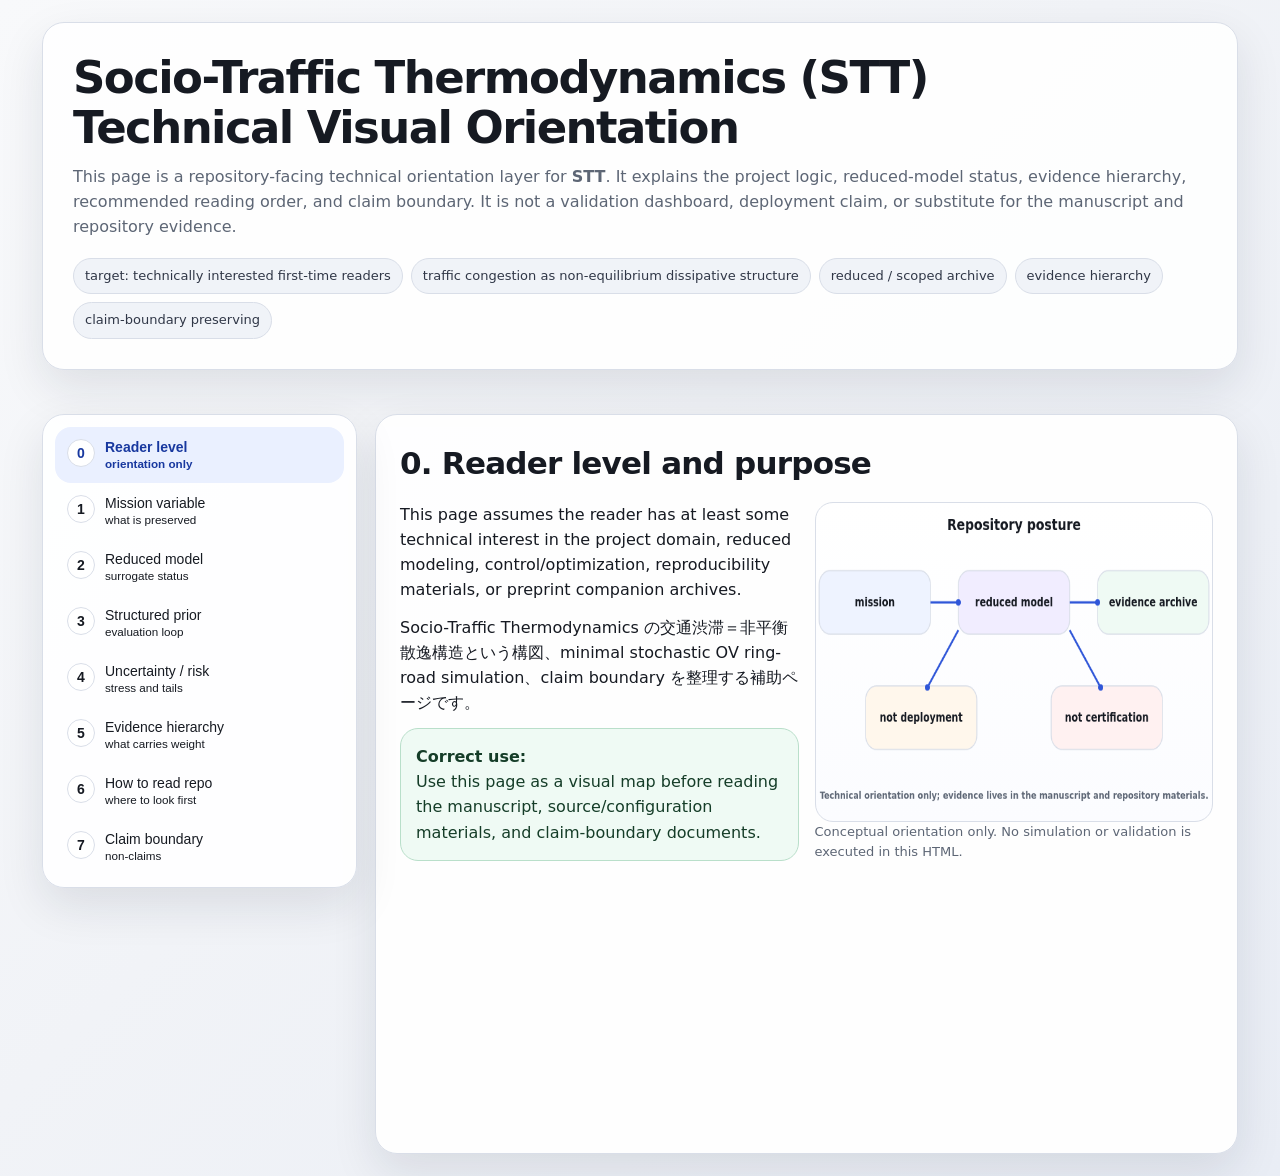
==== docs/technical_visual_orientation/index.html @ 0ab2b69f "Add files via upload" ====
<!doctype html>
<html lang="ja">
<head>
<meta charset="utf-8">
<meta name="viewport" content="width=device-width,initial-scale=1">
<title>Socio-Traffic Thermodynamics (STT) — Technical Visual Orientation</title>
<style>
:root{--bg:#f5f6f8;--panel:#fff;--ink:#161a22;--muted:#5d6675;--line:#d9dee8;--soft:#f0f3f8;--blue:#2f56d8;--violet:#7b45c8;--green:#1f7a4d;--orange:#a05a16;--red:#9b2f2f;--shadow:0 18px 46px rgba(20,30,50,.10);--radius:22px}
*{box-sizing:border-box}body{margin:0;background:linear-gradient(135deg,#f8f9fb 0,#f1f3f7 45%,#e9edf5 100%);color:var(--ink);font-family:system-ui,-apple-system,BlinkMacSystemFont,"Segoe UI",sans-serif;line-height:1.58}
header,main{max-width:1240px;margin:auto;padding:22px}.hero{background:rgba(255,255,255,.9);border:1px solid var(--line);border-radius:var(--radius);box-shadow:var(--shadow);padding:30px}
h1{font-size:clamp(27px,4vw,45px);line-height:1.12;margin:0 0 10px;letter-spacing:-.035em}h2{font-size:clamp(21px,3vw,31px);margin:0 0 14px;letter-spacing:-.025em}h3{font-size:18px;margin:18px 0 8px}
p{margin:0 0 12px}.muted{color:var(--muted)}code{background:#edf1f7;border:1px solid #dce2ec;border-radius:7px;padding:1px 6px}
.badges{display:flex;flex-wrap:wrap;gap:8px;margin-top:18px}.badge{background:var(--soft);border:1px solid var(--line);border-radius:999px;padding:7px 11px;font-size:13px;color:#303747}
.layout{display:grid;grid-template-columns:315px 1fr;gap:18px;align-items:start}nav{position:sticky;top:16px;background:rgba(255,255,255,.91);border:1px solid var(--line);border-radius:var(--radius);box-shadow:var(--shadow);padding:12px}
.navbtn{display:flex;gap:10px;align-items:flex-start;border:0;background:transparent;width:100%;text-align:left;padding:12px;border-radius:16px;cursor:pointer;color:var(--ink);font-size:14px}.navbtn:hover{background:#f0f3f8}.navbtn.active{background:#eaf0ff;color:#18389f;font-weight:800}
.navnum{min-width:28px;height:28px;border-radius:50%;display:inline-flex;justify-content:center;align-items:center;background:#fff;border:1px solid var(--line);font-weight:800}
.card{background:rgba(255,255,255,.94);border:1px solid var(--line);border-radius:var(--radius);box-shadow:var(--shadow);padding:24px;min-height:740px}.grid2{display:grid;grid-template-columns:1fr 1fr;gap:16px}.grid3{display:grid;grid-template-columns:repeat(3,1fr);gap:12px}
.note{background:#f7f9fc;border:1px solid var(--line);border-radius:18px;padding:15px}.note.green{background:#effaf4;border-color:#b9dfca;color:#153d28}.note.warn{background:#fff7ec;border-color:#edcfaa;color:#573508}.note.red{background:#fff1f1;border-color:#e8baba;color:#6b2222}
canvas{width:100%;min-height:320px;border:1px solid var(--line);border-radius:18px;background:linear-gradient(180deg,#fff,#fbfcff);display:block}.controls{display:flex;flex-wrap:wrap;gap:9px;margin:14px 0}
button.action{border:0;border-radius:14px;padding:10px 13px;cursor:pointer;font-weight:800;background:var(--blue);color:#fff;box-shadow:0 8px 18px rgba(47,86,216,.23)}button.secondary{border:1px solid var(--line);border-radius:14px;padding:10px 13px;cursor:pointer;font-weight:800;background:#eef2f7;color:#303747}
.kpi{background:#f7f9fc;border:1px solid var(--line);border-radius:16px;padding:14px}.kpi .label{font-size:12px;color:var(--muted)}.kpi .val{font-size:20px;font-weight:900}
table{width:100%;border-collapse:collapse;margin:10px 0 0;font-size:14px}th,td{border-bottom:1px solid var(--line);padding:10px;text-align:left;vertical-align:top}th{background:#f5f7fb;color:#303747}.hidden{display:none}.small{font-size:13px;color:var(--muted)}
.step{display:flex;gap:10px;align-items:flex-start;margin:9px 0;padding:12px;border:1px solid var(--line);border-radius:16px;background:#f8f9fc}.step .dot{min-width:16px;height:16px;border-radius:50%;background:#c7ceda;margin-top:4px}.step.active{border-color:#8ca1ff;background:#edf2ff}.step.active .dot{background:var(--blue)}
.footerlinks{display:flex;gap:12px;flex-wrap:wrap;margin-top:12px}a{color:#2349ca;text-decoration:none;font-weight:800}a:hover{text-decoration:underline}@media(max-width:920px){.layout,.grid2,.grid3{grid-template-columns:1fr}nav{position:relative;top:auto}}
</style>
</head>
<body>
<header>
<section class="hero">
<h1>Socio-Traffic Thermodynamics (STT)<br>Technical Visual Orientation</h1>
<p class="muted">
This page is a repository-facing technical orientation layer for <strong>STT</strong>.
It explains the project logic, reduced-model status, evidence hierarchy, recommended reading order, and claim boundary.
It is not a validation dashboard, deployment claim, or substitute for the manuscript and repository evidence.
</p>
<div class="badges">
<span class="badge">target: technically interested first-time readers</span>
<span class="badge">traffic congestion as non-equilibrium dissipative structure</span>
<span class="badge">reduced / scoped archive</span>
<span class="badge">evidence hierarchy</span>
<span class="badge">claim-boundary preserving</span>
</div>
</section>
</header>
<main>
<div class="layout">
<nav>
<button class="navbtn active" data-section="reader"><span class="navnum">0</span><span>Reader level<br><small>orientation only</small></span></button>
<button class="navbtn" data-section="mission"><span class="navnum">1</span><span>Mission variable<br><small>what is preserved</small></span></button>
<button class="navbtn" data-section="model"><span class="navnum">2</span><span>Reduced model<br><small>surrogate status</small></span></button>
<button class="navbtn" data-section="prior"><span class="navnum">3</span><span>Structured prior<br><small>evaluation loop</small></span></button>
<button class="navbtn" data-section="risk"><span class="navnum">4</span><span>Uncertainty / risk<br><small>stress and tails</small></span></button>
<button class="navbtn" data-section="evidence"><span class="navnum">5</span><span>Evidence hierarchy<br><small>what carries weight</small></span></button>
<button class="navbtn" data-section="repo"><span class="navnum">6</span><span>How to read repo<br><small>where to look first</small></span></button>
<button class="navbtn" data-section="boundary"><span class="navnum">7</span><span>Claim boundary<br><small>non-claims</small></span></button>
</nav>
<section class="card">

<div id="reader" class="section">
<h2>0. Reader level and purpose</h2>
<div class="grid2">
<div>
<p>
This page assumes the reader has at least some technical interest in the project domain, reduced modeling,
control/optimization, reproducibility materials, or preprint companion archives.
</p>
<p>Socio-Traffic Thermodynamics の交通渋滞＝非平衡散逸構造という構図、minimal stochastic OV ring-road simulation、claim boundary を整理する補助ページです。</p>
<div class="note green"><strong>Correct use:</strong><br>Use this page as a visual map before reading the manuscript, source/configuration materials, and claim-boundary documents.</div>
</div>
<div><canvas id="readerCanvas" width="640" height="400"></canvas><p class="small">Conceptual orientation only. No simulation or validation is executed in this HTML.</p></div>
</div>
</div>

<div id="mission" class="section hidden">
<h2>1. Mission variable</h2>
<p>Explain congestion as a non-equilibrium dissipative structure driven by socially attractive flow under finite capacity and bandwidth.</p>
<div class="grid2">
<div><canvas id="missionCanvas" width="640" height="430"></canvas></div>
<div>
<h3>Technical reading</h3>
<ul>
<li>The mission variable defines what must be preserved or achieved.</li>
<li>Constraint boundaries define where a candidate stops being feasible.</li>
<li>The project should be evaluated through the reported workflow, not through the visual page.</li>
</ul>
<div class="controls"><button class="action" onclick="drawMission()">show mission concept</button></div>
</div>
</div>
</div>

<div id="model" class="section hidden">
<h2>2. Reduced model / surrogate status</h2>
<p>A theoretical framework plus minimal stochastic ring-road OV simulation, not a traffic-management deployment model.</p>
<div class="grid2">
<div><canvas id="modelCanvas" width="640" height="430"></canvas></div>
<div>
<h3>Why this matters</h3>
<ul>
<li>A reduced surrogate can make a constrained problem inspectable.</li>
<li>Surrogate evidence must not be promoted into deployment or experimental validation.</li>
<li>Expert review and independent reproduction remain separate requirements.</li>
</ul>
</div>
</div>
</div>

<div id="prior" class="section hidden">
<h2>3. Structured prior / evaluation loop</h2>
<p>STT organizes agent flow, finite-capacity constraints, and stop-and-go emergence through a thermodynamic analogy.</p>
<div class="grid2">
<div>
<div id="step0" class="step active"><span class="dot"></span><span><strong>1. Mission</strong><br><small>Define what must be preserved.</small></span></div>
<div id="step1" class="step"><span class="dot"></span><span><strong>2. Limits</strong><br><small>Define failure and infeasibility boundaries.</small></span></div>
<div id="step2" class="step"><span class="dot"></span><span><strong>3. Surrogate</strong><br><small>Use an auditable reduced model.</small></span></div>
<div id="step3" class="step"><span class="dot"></span><span><strong>4. Prior / gate</strong><br><small>Restrict the search family.</small></span></div>
<div id="step4" class="step"><span class="dot"></span><span><strong>5. Stress test</strong><br><small>Inspect robustness and failure modes.</small></span></div>
<div id="step5" class="step"><span class="dot"></span><span><strong>6. Non-claims</strong><br><small>Freeze the claim boundary.</small></span></div>
<div class="controls"><button class="action" onclick="animatePrior()">step through logic</button><button class="secondary" onclick="resetPrior()">reset</button></div>
</div>
<div><canvas id="priorCanvas" width="640" height="430"></canvas></div>
</div>
</div>

<div id="risk" class="section hidden">
<h2>4. Uncertainty / risk discipline</h2>
<p>The numerical validation is intentionally narrow: spontaneous stop-and-go wave generation in a minimal periodic surrogate.</p>
<div class="grid3">
<div class="kpi"><div class="label">nominal result</div><div class="val">not enough</div></div>
<div class="kpi"><div class="label">stress modes</div><div class="val">central</div></div>
<div class="kpi"><div class="label">claim boundary</div><div class="val">required</div></div>
</div>
<div class="grid2">
<div><canvas id="riskCanvas" width="640" height="430"></canvas></div>
<div class="note warn"><h3>Practical interpretation</h3><ul><li>Failure boundaries should be inspected explicitly.</li><li>Tail behavior and unresolved cases should not be hidden.</li><li>Documentation clarity does not replace validation.</li></ul></div>
</div>
</div>

<div id="evidence" class="section hidden">
<h2>5. Evidence hierarchy</h2>
<p>The repository contains several layers. They do not carry the same evidential strength.</p>
<table>
<tr><th>Layer</th><th>Status</th><th>How to treat it</th></tr>
<tr><td>Manuscript and reported figures/tables</td><td>primary paper companion materials</td><td>Use for the stated project results.</td></tr>
<tr><td>Source/configuration/materials archive</td><td>technical provenance</td><td>Use for auditability and reproducibility inspection.</td></tr>
<tr><td>Claim boundary / limitations</td><td>scope-control layer</td><td>Use to prevent overclaiming.</td></tr>
<tr><td>This visual page</td><td>orientation only</td><td>Do not cite as validation evidence.</td></tr>
</table>
<div class="note green"><strong>Allowed reading:</strong><ul><li>Theoretical STT framework</li>
<li>Minimal stochastic ring-road simulation</li>
<li>Congestion-as-dissipative-structure interpretation</li>
<li>Paper companion archive</li></ul></div>
</div>

<div id="repo" class="section hidden">
<h2>6. How to read the repository first</h2>
<div class="grid2">
<div class="note">
<h3>Suggested reading order</h3>
<ol><li><code>README.md / README_ja.md</code></li>
<li><code>CLAIM_BOUNDARY.md</code></li>
<li><code>manuscript/</code></li>
<li><code>scripts/</code></li>
<li><code>figures/</code></li>
<li><code>results/</code></li></ol>
</div>
<div class="note">
<h3>What not to expect</h3>
<ul><li>Universal decongestion method</li>
<li>City-scale traffic prediction claim</li>
<li>Traffic-signal control product</li>
<li>Transportation policy proof</li>
<li>Real-road validation</li></ul>
</div>
</div>
<div class="footerlinks"><a href="https://github.com/yokken0907/socio-traffic-thermodynamics" target="_blank" rel="noreferrer">GitHub repository</a>
<a href="https://doi.org/10.5281/zenodo.20201218" target="_blank" rel="noreferrer">Zenodo DOI</a></div>
</div>

<div id="boundary" class="section hidden">
<h2>7. Claim boundary</h2>
<div class="grid2">
<div class="note green"><h3>Allowed reading</h3><ul><li>Theoretical STT framework</li>
<li>Minimal stochastic ring-road simulation</li>
<li>Congestion-as-dissipative-structure interpretation</li>
<li>Paper companion archive</li></ul></div>
<div class="note red"><h3>Forbidden reading</h3><ul><li>Universal decongestion method</li>
<li>City-scale traffic prediction claim</li>
<li>Traffic-signal control product</li>
<li>Transportation policy proof</li>
<li>Real-road validation</li></ul></div>
</div>
<p class="muted">The purpose of this page is professional orientation: enough structure to reduce reader friction, without expanding the scientific or engineering claims.</p>
</div>

</section>
</div>
</main>
<script>
const sections=["reader","mission","model","prior","risk","evidence","repo","boundary"];
document.querySelectorAll(".navbtn").forEach(btn=>btn.addEventListener("click",()=>{document.querySelectorAll(".navbtn").forEach(b=>b.classList.remove("active"));btn.classList.add("active");const id=btn.dataset.section;sections.forEach(s=>document.getElementById(s).classList.toggle("hidden",s!==id));setTimeout(redraw,20);}));
function C(id){return document.getElementById(id).getContext("2d")}function clear(c){c.clearRect(0,0,c.canvas.width,c.canvas.height)}function text(c,s,x,y,size=14,color="#161a22",align="left",w="600"){c.fillStyle=color;c.font=`${w} ${size}px system-ui,sans-serif`;c.textAlign=align;c.fillText(s,x,y)}function line(c,x1,y1,x2,y2,color="#9aa4b5",w=2){c.strokeStyle=color;c.lineWidth=w;c.beginPath();c.moveTo(x1,y1);c.lineTo(x2,y2);c.stroke()}function dot(c,x,y,r,color){c.fillStyle=color;c.beginPath();c.arc(x,y,r,0,Math.PI*2);c.fill()}function rect(c,x,y,w,h,r,fill,stroke="#d9dee8"){c.fillStyle=fill;c.strokeStyle=stroke;c.lineWidth=1.5;c.beginPath();c.moveTo(x+r,y);c.arcTo(x+w,y,x+w,y+h,r);c.arcTo(x+w,y+h,x,y+h,r);c.arcTo(x,y+h,x,y,r);c.arcTo(x,y,x+w,y,r);c.closePath();c.fill();c.stroke()}function axes(c,x0,y0,w,h,xl,yl){line(c,x0,y0+h,x0+w,y0+h,"#7b8492",2);line(c,x0,y0,x0,y0+h,"#7b8492",2);text(c,xl,x0+w/2,y0+h+34,13,"#5d6675","center");text(c,yl,x0-38,y0+8,13,"#5d6675")}
function drawReader(){const c=C("readerCanvas");clear(c);text(c,"Repository posture",320,34,20,"#161a22","center","850");const boxes=[["mission",95,125,"#eef3ff"],["reduced model",320,125,"#f1edff"],["evidence archive",545,125,"#effaf4"],["not deployment",170,270,"#fff7ec"],["not certification",470,270,"#fff1f1"]];boxes.forEach(b=>{rect(c,b[1]-90,b[2]-40,180,80,18,b[3]);text(c,b[0],b[1],b[2]+5,15,"#161a22","center","800")});[[185,125,230,125],[410,125,455,125],[230,160,180,232],[410,160,460,232]].forEach(a=>{line(c,a[0],a[1],a[2],a[3],"#2f56d8",3);dot(c,a[2],a[3],4,"#2f56d8")});text(c,"Technical orientation only; evidence lives in the manuscript and repository materials.",320,372,13,"#5d6675","center")}
function drawMission(){const c=C("missionCanvas");clear(c);text(c,"Mission variable under constraints",320,30,20,"#161a22","center","850");axes(c,70,65,500,260,"workflow / scenario","margin / response");line(c,70,205,570,205,"#9b2f2f",2);text(c,"failure boundary",565,193,13,"#9b2f2f","right","850");c.beginPath();for(let i=0;i<=220;i++){let x=i/220;let y=0.28+0.22*Math.sin(x*7)+0.28*x;let px=70+x*500;let py=310-y*180;if(i===0)c.moveTo(px,py);else c.lineTo(px,py)}c.strokeStyle="#a05a16";c.lineWidth=3;c.stroke();c.beginPath();for(let i=0;i<=220;i++){let x=i/220;let y=0.36+0.08*Math.sin(x*8)+0.18*x;let px=70+x*500;let py=310-y*180;if(i===0)c.moveTo(px,py);else c.lineTo(px,py)}c.strokeStyle="#2f56d8";c.lineWidth=4;c.stroke();text(c,"unstructured / nominal-leaning",400,120,13,"#a05a16");text(c,"structured-prior target",360,250,13,"#2f56d8");text(c,"Goal: preserve the mission variable while avoiding hard-limit crossing.",320,392,13,"#5d6675","center")}
function drawModel(){const c=C("modelCanvas");clear(c);text(c,"Reduced model / surrogate role",320,30,20,"#161a22","center","850");const nodes=[["inputs",95,125,"#eef3ff"],["reduced surrogate",320,125,"#f1edff"],["diagnostics",545,125,"#effaf4"],["uncertainty / stress",205,280,"#fff7ec"],["claim boundary",435,280,"#fff1f1"]];nodes.forEach(n=>{rect(c,n[1]-88,n[2]-38,176,76,18,n[3]);text(c,n[0],n[1],n[2]+5,14,"#161a22","center","800")});[[183,125,232,125],[408,125,457,125],[320,165,215,242],[320,165,425,242]].forEach(a=>{line(c,a[0],a[1],a[2],a[3],"#2f56d8",3);dot(c,a[2],a[3],4,"#2f56d8")});text(c,"A surrogate can be useful without being a deployment-ready physical system.",320,382,13,"#5d6675","center")}
let priorTimer=null;function drawPrior(k=0){const c=C("priorCanvas");clear(c);text(c,"Structured-prior evaluation loop",320,30,19,"#161a22","center","850");const labels=["mission","limits","surrogate","prior/gate","stress test","non-claims"];const coords=[[110,135],[290,105],[470,135],[470,285],[290,315],[110,285]];for(let i=0;i<labels.length;i++){let [x,y]=coords[i],active=i<=k;rect(c,x-62,y-36,124,72,18,active?"#eaf0ff":"#f7f9fc",active?"#8098ff":"#d9dee8");text(c,labels[i],x,y+5,13,active?"#16389f":"#5d6675","center","800");let [nx,ny]=coords[(i+1)%labels.length];let sx=x+(nx-x)*.36,sy=y+(ny-y)*.36,ex=x+(nx-x)*.64,ey=y+(ny-y)*.64;line(c,sx,sy,ex,ey,active?"#2f56d8":"#c2c9d5",3);dot(c,ex,ey,4,active?"#2f56d8":"#c2c9d5")}}function animatePrior(){resetPrior();let k=0;priorTimer=setInterval(()=>{for(let i=0;i<6;i++)document.getElementById("step"+i).classList.toggle("active",i<=k);drawPrior(k);k++;if(k>=6){clearInterval(priorTimer);priorTimer=null}},760)}function resetPrior(){if(priorTimer)clearInterval(priorTimer);priorTimer=null;for(let i=0;i<6;i++)document.getElementById("step"+i).classList.toggle("active",i===0);drawPrior(0)}
function drawRisk(){const c=C("riskCanvas");clear(c);text(c,"Uncertainty / tail-risk concept",320,30,20,"#161a22","center","850");axes(c,70,65,500,260,"scenario / stress severity","constraint margin");line(c,70,205,570,205,"#9b2f2f",2);text(c,"violation boundary",565,193,13,"#9b2f2f","right","850");c.beginPath();for(let i=0;i<=220;i++){let x=i/220;let y=0.20+0.22*Math.sin(x*8)+0.55*x;let px=70+x*500;let py=310-y*180;if(i===0)c.moveTo(px,py);else c.lineTo(px,py)}c.strokeStyle="#a05a16";c.lineWidth=3;c.stroke();c.beginPath();for(let i=0;i<=220;i++){let x=i/220;let y=0.30+0.10*Math.sin(x*7)+0.28*x;let px=70+x*500;let py=310-y*180;if(i===0)c.moveTo(px,py);else c.lineTo(px,py)}c.strokeStyle="#2f56d8";c.lineWidth=4;c.stroke();text(c,"nominal-first path",425,115,13,"#a05a16");text(c,"feasibility-first path",360,250,13,"#2f56d8");text(c,"Concept: tail behavior and failure modes matter, not only nominal curves.",320,392,13,"#5d6675","center")}
function redraw(){drawReader();drawMission();drawModel();drawPrior(0);drawRisk()}window.addEventListener("resize",redraw);redraw();
</script>
</body>
</html>
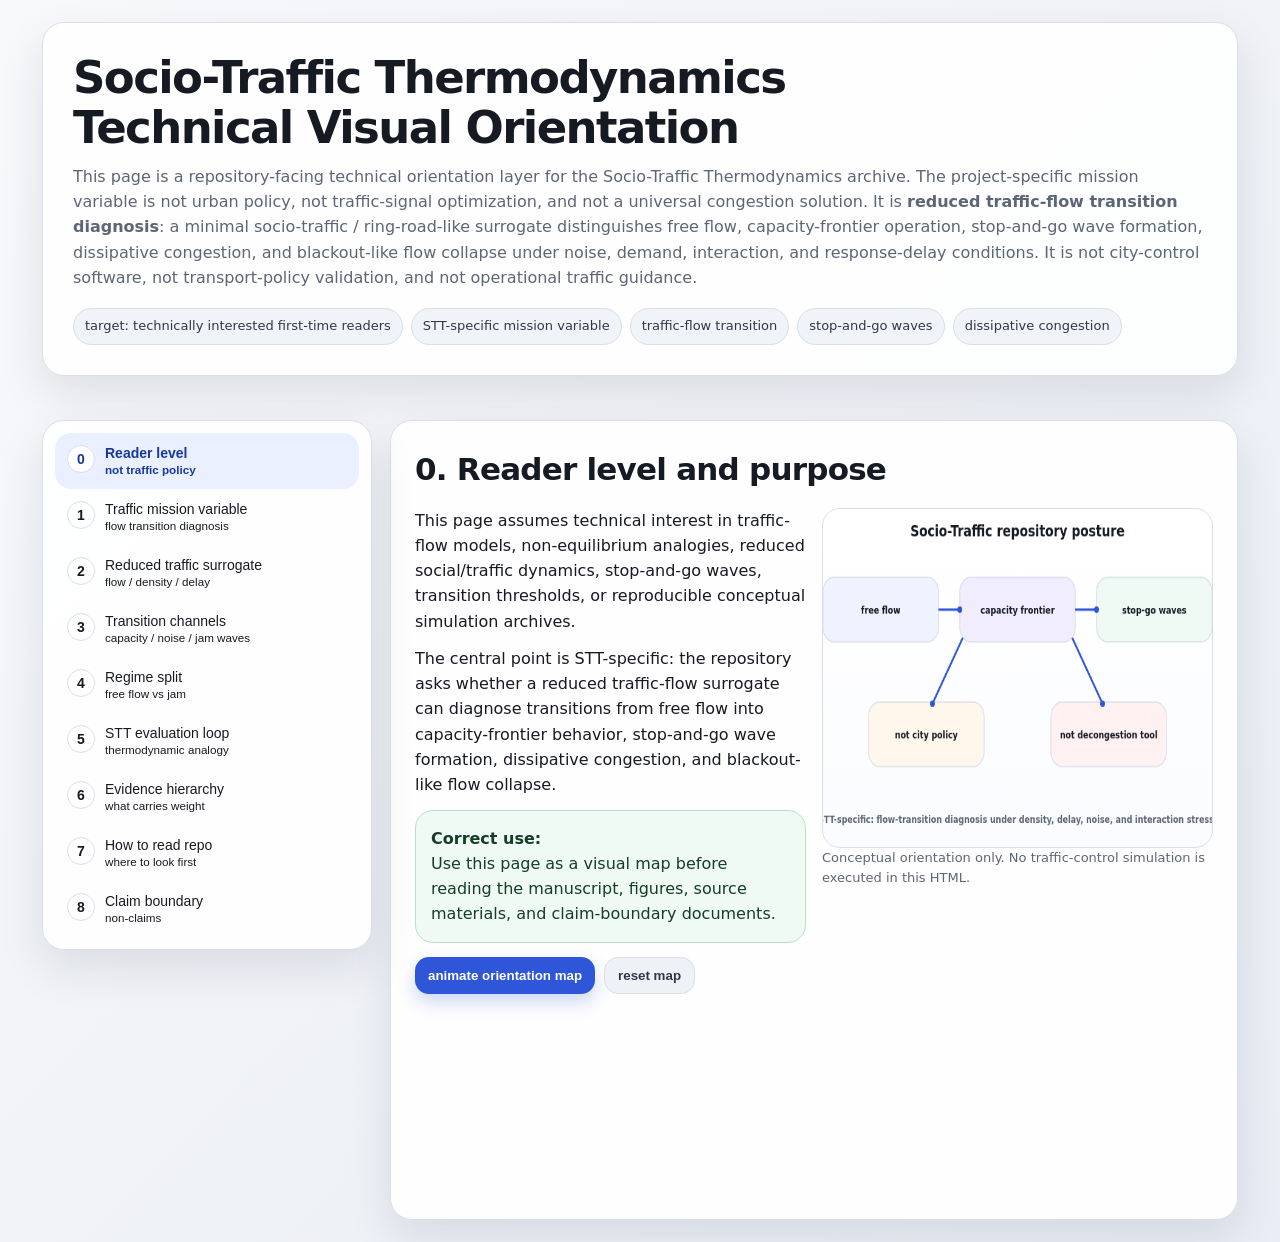
==== commit 7b2a7b2c: "Add files via upload" ====
--- a/docs/technical_visual_orientation/index.html
+++ b/docs/technical_visual_orientation/index.html
@@ -3,57 +3,87 @@
 <head>
 <meta charset="utf-8">
 <meta name="viewport" content="width=device-width,initial-scale=1">
-<title>Socio-Traffic Thermodynamics (STT) — Technical Visual Orientation</title>
+<title>Socio-Traffic Thermodynamics — Technical Visual Orientation</title>
 <style>
-:root{--bg:#f5f6f8;--panel:#fff;--ink:#161a22;--muted:#5d6675;--line:#d9dee8;--soft:#f0f3f8;--blue:#2f56d8;--violet:#7b45c8;--green:#1f7a4d;--orange:#a05a16;--red:#9b2f2f;--shadow:0 18px 46px rgba(20,30,50,.10);--radius:22px}
-*{box-sizing:border-box}body{margin:0;background:linear-gradient(135deg,#f8f9fb 0,#f1f3f7 45%,#e9edf5 100%);color:var(--ink);font-family:system-ui,-apple-system,BlinkMacSystemFont,"Segoe UI",sans-serif;line-height:1.58}
-header,main{max-width:1240px;margin:auto;padding:22px}.hero{background:rgba(255,255,255,.9);border:1px solid var(--line);border-radius:var(--radius);box-shadow:var(--shadow);padding:30px}
-h1{font-size:clamp(27px,4vw,45px);line-height:1.12;margin:0 0 10px;letter-spacing:-.035em}h2{font-size:clamp(21px,3vw,31px);margin:0 0 14px;letter-spacing:-.025em}h3{font-size:18px;margin:18px 0 8px}
-p{margin:0 0 12px}.muted{color:var(--muted)}code{background:#edf1f7;border:1px solid #dce2ec;border-radius:7px;padding:1px 6px}
-.badges{display:flex;flex-wrap:wrap;gap:8px;margin-top:18px}.badge{background:var(--soft);border:1px solid var(--line);border-radius:999px;padding:7px 11px;font-size:13px;color:#303747}
-.layout{display:grid;grid-template-columns:315px 1fr;gap:18px;align-items:start}nav{position:sticky;top:16px;background:rgba(255,255,255,.91);border:1px solid var(--line);border-radius:var(--radius);box-shadow:var(--shadow);padding:12px}
-.navbtn{display:flex;gap:10px;align-items:flex-start;border:0;background:transparent;width:100%;text-align:left;padding:12px;border-radius:16px;cursor:pointer;color:var(--ink);font-size:14px}.navbtn:hover{background:#f0f3f8}.navbtn.active{background:#eaf0ff;color:#18389f;font-weight:800}
+:root{
+  --ink:#161a22; --muted:#5d6675; --line:#d9dee8; --soft:#f0f3f8;
+  --blue:#2f56d8; --violet:#7b45c8; --green:#1f7a4d; --orange:#a05a16; --red:#9b2f2f;
+  --shadow:0 18px 46px rgba(20,30,50,.10); --radius:22px;
+}
+*{box-sizing:border-box}
+body{margin:0;background:linear-gradient(135deg,#f8f9fb 0,#f1f3f7 45%,#e9edf5 100%);color:var(--ink);font-family:system-ui,-apple-system,BlinkMacSystemFont,"Segoe UI",sans-serif;line-height:1.58}
+header,main{max-width:1240px;margin:auto;padding:22px}
+.hero{background:rgba(255,255,255,.9);border:1px solid var(--line);border-radius:var(--radius);box-shadow:var(--shadow);padding:30px}
+h1{font-size:clamp(27px,4vw,45px);line-height:1.12;margin:0 0 10px;letter-spacing:-.035em}
+h2{font-size:clamp(21px,3vw,31px);margin:0 0 14px;letter-spacing:-.025em}
+h3{font-size:18px;margin:18px 0 8px}
+p{margin:0 0 12px}.muted{color:var(--muted)}
+code{background:#edf1f7;border:1px solid #dce2ec;border-radius:7px;padding:1px 6px}
+.badges{display:flex;flex-wrap:wrap;gap:8px;margin-top:18px}
+.badge{background:var(--soft);border:1px solid var(--line);border-radius:999px;padding:7px 11px;font-size:13px;color:#303747}
+.layout{display:grid;grid-template-columns:330px 1fr;gap:18px;align-items:start}
+nav{position:sticky;top:16px;background:rgba(255,255,255,.91);border:1px solid var(--line);border-radius:var(--radius);box-shadow:var(--shadow);padding:12px}
+.navbtn{display:flex;gap:10px;align-items:flex-start;border:0;background:transparent;width:100%;text-align:left;padding:12px;border-radius:16px;cursor:pointer;color:var(--ink);font-size:14px}
+.navbtn:hover{background:#f0f3f8}.navbtn.active{background:#eaf0ff;color:#18389f;font-weight:800}
 .navnum{min-width:28px;height:28px;border-radius:50%;display:inline-flex;justify-content:center;align-items:center;background:#fff;border:1px solid var(--line);font-weight:800}
-.card{background:rgba(255,255,255,.94);border:1px solid var(--line);border-radius:var(--radius);box-shadow:var(--shadow);padding:24px;min-height:740px}.grid2{display:grid;grid-template-columns:1fr 1fr;gap:16px}.grid3{display:grid;grid-template-columns:repeat(3,1fr);gap:12px}
-.note{background:#f7f9fc;border:1px solid var(--line);border-radius:18px;padding:15px}.note.green{background:#effaf4;border-color:#b9dfca;color:#153d28}.note.warn{background:#fff7ec;border-color:#edcfaa;color:#573508}.note.red{background:#fff1f1;border-color:#e8baba;color:#6b2222}
-canvas{width:100%;min-height:320px;border:1px solid var(--line);border-radius:18px;background:linear-gradient(180deg,#fff,#fbfcff);display:block}.controls{display:flex;flex-wrap:wrap;gap:9px;margin:14px 0}
-button.action{border:0;border-radius:14px;padding:10px 13px;cursor:pointer;font-weight:800;background:var(--blue);color:#fff;box-shadow:0 8px 18px rgba(47,86,216,.23)}button.secondary{border:1px solid var(--line);border-radius:14px;padding:10px 13px;cursor:pointer;font-weight:800;background:#eef2f7;color:#303747}
+.card{background:rgba(255,255,255,.94);border:1px solid var(--line);border-radius:var(--radius);box-shadow:var(--shadow);padding:24px;min-height:800px}
+.grid2{display:grid;grid-template-columns:1fr 1fr;gap:16px}.grid3{display:grid;grid-template-columns:repeat(3,1fr);gap:12px}
+.note{background:#f7f9fc;border:1px solid var(--line);border-radius:18px;padding:15px}
+.note.green{background:#effaf4;border-color:#b9dfca;color:#153d28}
+.note.warn{background:#fff7ec;border-color:#edcfaa;color:#573508}
+.note.red{background:#fff1f1;border-color:#e8baba;color:#6b2222}
+canvas{width:100%;min-height:340px;border:1px solid var(--line);border-radius:18px;background:linear-gradient(180deg,#fff,#fbfcff);display:block}
+.controls{display:flex;flex-wrap:wrap;gap:9px;margin:14px 0}
+button.action{border:0;border-radius:14px;padding:10px 13px;cursor:pointer;font-weight:800;background:var(--blue);color:#fff;box-shadow:0 8px 18px rgba(47,86,216,.23)}
+button.secondary{border:1px solid var(--line);border-radius:14px;padding:10px 13px;cursor:pointer;font-weight:800;background:#eef2f7;color:#303747}
 .kpi{background:#f7f9fc;border:1px solid var(--line);border-radius:16px;padding:14px}.kpi .label{font-size:12px;color:var(--muted)}.kpi .val{font-size:20px;font-weight:900}
-table{width:100%;border-collapse:collapse;margin:10px 0 0;font-size:14px}th,td{border-bottom:1px solid var(--line);padding:10px;text-align:left;vertical-align:top}th{background:#f5f7fb;color:#303747}.hidden{display:none}.small{font-size:13px;color:var(--muted)}
-.step{display:flex;gap:10px;align-items:flex-start;margin:9px 0;padding:12px;border:1px solid var(--line);border-radius:16px;background:#f8f9fc}.step .dot{min-width:16px;height:16px;border-radius:50%;background:#c7ceda;margin-top:4px}.step.active{border-color:#8ca1ff;background:#edf2ff}.step.active .dot{background:var(--blue)}
-.footerlinks{display:flex;gap:12px;flex-wrap:wrap;margin-top:12px}a{color:#2349ca;text-decoration:none;font-weight:800}a:hover{text-decoration:underline}@media(max-width:920px){.layout,.grid2,.grid3{grid-template-columns:1fr}nav{position:relative;top:auto}}
+table{width:100%;border-collapse:collapse;margin:10px 0 0;font-size:14px}
+th,td{border-bottom:1px solid var(--line);padding:10px;text-align:left;vertical-align:top}
+th{background:#f5f7fb;color:#303747}.hidden{display:none}.small{font-size:13px;color:var(--muted)}
+.step{display:flex;gap:10px;align-items:flex-start;margin:9px 0;padding:12px;border:1px solid var(--line);border-radius:16px;background:#f8f9fc}
+.step .dot{min-width:16px;height:16px;border-radius:50%;background:#c7ceda;margin-top:4px}
+.step.active{border-color:#8ca1ff;background:#edf2ff}.step.active .dot{background:var(--blue)}
+.footerlinks{display:flex;gap:12px;flex-wrap:wrap;margin-top:12px}
+a{color:#2349ca;text-decoration:none;font-weight:800}a:hover{text-decoration:underline}
+@media(max-width:920px){.layout,.grid2,.grid3{grid-template-columns:1fr}nav{position:relative;top:auto}}
 </style>
 </head>
 <body>
 <header>
 <section class="hero">
-<h1>Socio-Traffic Thermodynamics (STT)<br>Technical Visual Orientation</h1>
+<h1>Socio-Traffic Thermodynamics<br>Technical Visual Orientation</h1>
 <p class="muted">
-This page is a repository-facing technical orientation layer for <strong>STT</strong>.
-It explains the project logic, reduced-model status, evidence hierarchy, recommended reading order, and claim boundary.
-It is not a validation dashboard, deployment claim, or substitute for the manuscript and repository evidence.
+This page is a repository-facing technical orientation layer for the Socio-Traffic Thermodynamics archive.
+The project-specific mission variable is not urban policy, not traffic-signal optimization, and not a universal congestion solution.
+It is <strong>reduced traffic-flow transition diagnosis</strong>: a minimal socio-traffic / ring-road-like surrogate distinguishes
+free flow, capacity-frontier operation, stop-and-go wave formation, dissipative congestion, and blackout-like flow collapse under noise,
+demand, interaction, and response-delay conditions.
+It is not city-control software, not transport-policy validation, and not operational traffic guidance.
 </p>
 <div class="badges">
 <span class="badge">target: technically interested first-time readers</span>
-<span class="badge">traffic congestion as non-equilibrium dissipative structure</span>
-<span class="badge">reduced / scoped archive</span>
-<span class="badge">evidence hierarchy</span>
-<span class="badge">claim-boundary preserving</span>
+<span class="badge">STT-specific mission variable</span>
+<span class="badge">traffic-flow transition</span>
+<span class="badge">stop-and-go waves</span>
+<span class="badge">dissipative congestion</span>
 </div>
 </section>
 </header>
+
 <main>
 <div class="layout">
 <nav>
-<button class="navbtn active" data-section="reader"><span class="navnum">0</span><span>Reader level<br><small>orientation only</small></span></button>
-<button class="navbtn" data-section="mission"><span class="navnum">1</span><span>Mission variable<br><small>what is preserved</small></span></button>
-<button class="navbtn" data-section="model"><span class="navnum">2</span><span>Reduced model<br><small>surrogate status</small></span></button>
-<button class="navbtn" data-section="prior"><span class="navnum">3</span><span>Structured prior<br><small>evaluation loop</small></span></button>
-<button class="navbtn" data-section="risk"><span class="navnum">4</span><span>Uncertainty / risk<br><small>stress and tails</small></span></button>
-<button class="navbtn" data-section="evidence"><span class="navnum">5</span><span>Evidence hierarchy<br><small>what carries weight</small></span></button>
-<button class="navbtn" data-section="repo"><span class="navnum">6</span><span>How to read repo<br><small>where to look first</small></span></button>
-<button class="navbtn" data-section="boundary"><span class="navnum">7</span><span>Claim boundary<br><small>non-claims</small></span></button>
+<button class="navbtn active" data-section="reader"><span class="navnum">0</span><span>Reader level<br><small>not traffic policy</small></span></button>
+<button class="navbtn" data-section="mission"><span class="navnum">1</span><span>Traffic mission variable<br><small>flow transition diagnosis</small></span></button>
+<button class="navbtn" data-section="surrogate"><span class="navnum">2</span><span>Reduced traffic surrogate<br><small>flow / density / delay</small></span></button>
+<button class="navbtn" data-section="transition"><span class="navnum">3</span><span>Transition channels<br><small>capacity / noise / jam waves</small></span></button>
+<button class="navbtn" data-section="regime"><span class="navnum">4</span><span>Regime split<br><small>free flow vs jam</small></span></button>
+<button class="navbtn" data-section="prior"><span class="navnum">5</span><span>STT evaluation loop<br><small>thermodynamic analogy</small></span></button>
+<button class="navbtn" data-section="evidence"><span class="navnum">6</span><span>Evidence hierarchy<br><small>what carries weight</small></span></button>
+<button class="navbtn" data-section="repo"><span class="navnum">7</span><span>How to read repo<br><small>where to look first</small></span></button>
+<button class="navbtn" data-section="boundary"><span class="navnum">8</span><span>Claim boundary<br><small>non-claims</small></span></button>
 </nav>
+
 <section class="card">
 
 <div id="reader" class="section">
@@ -61,150 +91,358 @@
 <div class="grid2">
 <div>
 <p>
-This page assumes the reader has at least some technical interest in the project domain, reduced modeling,
-control/optimization, reproducibility materials, or preprint companion archives.
-</p>
-<p>Socio-Traffic Thermodynamics の交通渋滞＝非平衡散逸構造という構図、minimal stochastic OV ring-road simulation、claim boundary を整理する補助ページです。</p>
-<div class="note green"><strong>Correct use:</strong><br>Use this page as a visual map before reading the manuscript, source/configuration materials, and claim-boundary documents.</div>
-</div>
-<div><canvas id="readerCanvas" width="640" height="400"></canvas><p class="small">Conceptual orientation only. No simulation or validation is executed in this HTML.</p></div>
+This page assumes technical interest in traffic-flow models, non-equilibrium analogies, reduced social/traffic dynamics,
+stop-and-go waves, transition thresholds, or reproducible conceptual simulation archives.
+</p>
+<p>
+The central point is STT-specific: the repository asks whether a reduced traffic-flow surrogate can diagnose transitions from
+free flow into capacity-frontier behavior, stop-and-go wave formation, dissipative congestion, and blackout-like flow collapse.
+</p>
+<div class="note green">
+<strong>Correct use:</strong><br>
+Use this page as a visual map before reading the manuscript, figures, source materials, and claim-boundary documents.
+</div>
+<div class="controls">
+<button class="action" onclick="animateReader()">animate orientation map</button>
+<button class="secondary" onclick="drawReader(1)">reset map</button>
+</div>
+</div>
+<div>
+<canvas id="readerCanvas" width="640" height="420"></canvas>
+<p class="small">Conceptual orientation only. No traffic-control simulation is executed in this HTML.</p>
+</div>
 </div>
 </div>
 
 <div id="mission" class="section hidden">
-<h2>1. Mission variable</h2>
-<p>Explain congestion as a non-equilibrium dissipative structure driven by socially attractive flow under finite capacity and bandwidth.</p>
-<div class="grid2">
-<div><canvas id="missionCanvas" width="640" height="430"></canvas></div>
-<div>
-<h3>Technical reading</h3>
-<ul>
-<li>The mission variable defines what must be preserved or achieved.</li>
-<li>Constraint boundaries define where a candidate stops being feasible.</li>
-<li>The project should be evaluated through the reported workflow, not through the visual page.</li>
-</ul>
-<div class="controls"><button class="action" onclick="drawMission()">show mission concept</button></div>
-</div>
-</div>
-</div>
-
-<div id="model" class="section hidden">
-<h2>2. Reduced model / surrogate status</h2>
-<p>A theoretical framework plus minimal stochastic ring-road OV simulation, not a traffic-management deployment model.</p>
-<div class="grid2">
-<div><canvas id="modelCanvas" width="640" height="430"></canvas></div>
-<div>
-<h3>Why this matters</h3>
-<ul>
-<li>A reduced surrogate can make a constrained problem inspectable.</li>
-<li>Surrogate evidence must not be promoted into deployment or experimental validation.</li>
-<li>Expert review and independent reproduction remain separate requirements.</li>
+<h2>1. STT-specific traffic mission variable</h2>
+<p>
+In this repository, the mission variable is not travel-time policy, traffic-light control, or road-network optimization.
+It is <strong>traffic-flow transition diagnosis</strong>: the reduced surrogate preserves or loses coherent flow depending on density,
+demand, noise, driver/agent response delay, interaction strength, and capacity-frontier stress.
+</p>
+<div class="grid2">
+<div>
+<canvas id="missionCanvas" width="640" height="430"></canvas>
+<div class="controls">
+<button class="action" onclick="animateMission()">animate flow-transition envelope</button>
+<button class="secondary" onclick="drawMission(1)">reset envelope</button>
+</div>
+</div>
+<div>
+<h3>Concrete STT reading</h3>
+<table>
+<tr><th>Traffic quantity</th><th>Project-specific role</th></tr>
+<tr><td>Flow rate</td><td>Mission-like quantity; coherent motion should remain possible before collapse.</td></tr>
+<tr><td>Density / demand</td><td>Load variable that pushes the system toward capacity-frontier behavior.</td></tr>
+<tr><td>Stop-and-go amplitude</td><td>Wave-like instability indicator in the reduced surrogate.</td></tr>
+<tr><td>Response delay / interaction</td><td>Agent-level feedback channel that can amplify congestion waves.</td></tr>
+<tr><td>Dissipation / lost throughput</td><td>Thermodynamic analogy for congestion-induced efficiency loss.</td></tr>
+</table>
+</div>
+</div>
+</div>
+
+<div id="surrogate" class="section hidden">
+<h2>2. Reduced socio-traffic surrogate</h2>
+<p>
+Socio-Traffic Thermodynamics should be read as a reduced conceptual traffic-flow / social-flow transition archive.
+It does not define a city traffic-control system, road-signal policy, transportation planning tool, or municipal intervention protocol.
+The useful object is the diagnostic map of flow, density, response delay, noise, wave growth, and dissipative loss.
+</p>
+<div class="grid2">
+<div>
+<canvas id="surrogateCanvas" width="640" height="430"></canvas>
+<div class="controls">
+<button class="action" onclick="animateSurrogate()">animate traffic state map</button>
+<button class="secondary" onclick="drawSurrogate(1)">reset state map</button>
+</div>
+</div>
+<div>
+<h3>STT-specific surrogate reading</h3>
+<ul>
+<li>The state channels are traffic-flow diagnostics: density, flow, speed/coherence, response delay, wave amplitude, and lost throughput.</li>
+<li>The model is reduced and conceptual; it is not a calibrated transport-planning model.</li>
+<li>The value is in transition classification and analogy discipline.</li>
+<li>Policy, infrastructure, signal-control, and city-scale validation are outside scope.</li>
+</ul>
+<div class="note warn">
+<strong>Important:</strong> Do not translate this visual diagram into traffic-control policy, municipal planning, or operational road guidance.
+</div>
+</div>
+</div>
+</div>
+
+<div id="transition" class="section hidden">
+<h2>3. Transition channels: capacity, noise, jam waves</h2>
+<p>
+The differentiating feature of STT is that failure has traffic-flow meanings:
+capacity-frontier stress, stop-and-go wave growth, noise-amplified instability, response-delay overshoot,
+dissipative throughput loss, or blackout-like flow collapse.
+</p>
+<div class="grid3">
+<div class="kpi"><div class="label">load channel</div><div class="val">capacity</div></div>
+<div class="kpi"><div class="label">wave channel</div><div class="val">stop-go</div></div>
+<div class="kpi"><div class="label">loss channel</div><div class="val">dissipation</div></div>
+</div>
+<div class="grid2">
+<div>
+<canvas id="transitionCanvas" width="640" height="430"></canvas>
+<div class="controls">
+<button class="action" onclick="animateTransition()">animate transition channels</button>
+<button class="secondary" onclick="drawTransition(1)">reset transition map</button>
+</div>
+</div>
+<div class="note">
+<h3>Why this differs from other A10 projects</h3>
+<ul>
+<li>BMS failure is SOC / voltage / thermal / plating feasibility.</li>
+<li>HSR failure is slurry transport transition into deposition or restart-limited collapse.</li>
+<li>STT failure is flow-coherence loss into stop-and-go waves and dissipative congestion.</li>
+<li>The mission variable is therefore STT-specific, not a generic A10 placeholder.</li>
+</ul>
+</div>
+</div>
+</div>
+
+<div id="regime" class="section hidden">
+<h2>4. Regime split: free flow versus jammed dissipation</h2>
+<p>
+A project-specific strength of this archive is the distinction between traffic regimes:
+free flow, near-capacity flow, metastable stop-and-go waves, dissipative congestion, and blackout-like collapse.
+These are diagnostic categories, not city-control recommendations.
+</p>
+<div class="grid2">
+<div>
+<canvas id="regimeCanvas" width="640" height="430"></canvas>
+<div class="controls">
+<button class="action" onclick="animateRegime()">animate regime split</button>
+<button class="secondary" onclick="drawRegime(1)">reset regime map</button>
+</div>
+</div>
+<div class="note warn">
+<h3>Diagnostic interpretation</h3>
+<ul>
+<li>Reduced-model free flow is not a traffic-policy guarantee.</li>
+<li>Near-capacity flow is fragile under response delay and noise.</li>
+<li>Stop-and-go waves are transition markers, not policy prescriptions.</li>
+<li>City-scale validation and social feasibility remain separate requirements.</li>
 </ul>
 </div>
 </div>
 </div>
 
 <div id="prior" class="section hidden">
-<h2>3. Structured prior / evaluation loop</h2>
-<p>STT organizes agent flow, finite-capacity constraints, and stop-and-go emergence through a thermodynamic analogy.</p>
-<div class="grid2">
-<div>
-<div id="step0" class="step active"><span class="dot"></span><span><strong>1. Mission</strong><br><small>Define what must be preserved.</small></span></div>
-<div id="step1" class="step"><span class="dot"></span><span><strong>2. Limits</strong><br><small>Define failure and infeasibility boundaries.</small></span></div>
-<div id="step2" class="step"><span class="dot"></span><span><strong>3. Surrogate</strong><br><small>Use an auditable reduced model.</small></span></div>
-<div id="step3" class="step"><span class="dot"></span><span><strong>4. Prior / gate</strong><br><small>Restrict the search family.</small></span></div>
-<div id="step4" class="step"><span class="dot"></span><span><strong>5. Stress test</strong><br><small>Inspect robustness and failure modes.</small></span></div>
-<div id="step5" class="step"><span class="dot"></span><span><strong>6. Non-claims</strong><br><small>Freeze the claim boundary.</small></span></div>
-<div class="controls"><button class="action" onclick="animatePrior()">step through logic</button><button class="secondary" onclick="resetPrior()">reset</button></div>
-</div>
-<div><canvas id="priorCanvas" width="640" height="430"></canvas></div>
-</div>
-</div>
-
-<div id="risk" class="section hidden">
-<h2>4. Uncertainty / risk discipline</h2>
-<p>The numerical validation is intentionally narrow: spontaneous stop-and-go wave generation in a minimal periodic surrogate.</p>
-<div class="grid3">
-<div class="kpi"><div class="label">nominal result</div><div class="val">not enough</div></div>
-<div class="kpi"><div class="label">stress modes</div><div class="val">central</div></div>
-<div class="kpi"><div class="label">claim boundary</div><div class="val">required</div></div>
-</div>
-<div class="grid2">
-<div><canvas id="riskCanvas" width="640" height="430"></canvas></div>
-<div class="note warn"><h3>Practical interpretation</h3><ul><li>Failure boundaries should be inspected explicitly.</li><li>Tail behavior and unresolved cases should not be hidden.</li><li>Documentation clarity does not replace validation.</li></ul></div>
+<h2>5. STT thermodynamic-analogy evaluation loop</h2>
+<p>
+The structured logic in this project organizes traffic-flow transitions by thermodynamic analogy.
+It tracks density, flow, response delay, noise, wave amplification, dissipation, and claim boundary.
+The analogy is useful for diagnosis, not a universal urban-traffic solution.
+</p>
+<div class="grid2">
+<div>
+<div id="step0" class="step active"><span class="dot"></span><span><strong>1. Flow state</strong><br><small>Define coherent traffic-flow variable.</small></span></div>
+<div id="step1" class="step"><span class="dot"></span><span><strong>2. Density / demand</strong><br><small>Push toward capacity-frontier stress.</small></span></div>
+<div id="step2" class="step"><span class="dot"></span><span><strong>3. Response delay</strong><br><small>Inspect feedback lag and overshoot.</small></span></div>
+<div id="step3" class="step"><span class="dot"></span><span><strong>4. Wave growth</strong><br><small>Track stop-and-go amplification.</small></span></div>
+<div id="step4" class="step"><span class="dot"></span><span><strong>5. Dissipation</strong><br><small>Separate throughput loss and collapse.</small></span></div>
+<div id="step5" class="step"><span class="dot"></span><span><strong>6. Claim boundary</strong><br><small>No policy, city-control, or universal solution claim.</small></span></div>
+<div class="controls">
+<button class="action" onclick="animatePrior()">step through STT logic</button>
+<button class="secondary" onclick="resetPrior()">reset loop</button>
+</div>
+</div>
+<div>
+<canvas id="priorCanvas" width="640" height="430"></canvas>
+</div>
 </div>
 </div>
 
 <div id="evidence" class="section hidden">
-<h2>5. Evidence hierarchy</h2>
-<p>The repository contains several layers. They do not carry the same evidential strength.</p>
+<h2>6. Evidence hierarchy</h2>
+<p>
+The repository contains several layers. They do not carry the same evidential strength.
+</p>
 <table>
 <tr><th>Layer</th><th>Status</th><th>How to treat it</th></tr>
-<tr><td>Manuscript and reported figures/tables</td><td>primary paper companion materials</td><td>Use for the stated project results.</td></tr>
-<tr><td>Source/configuration/materials archive</td><td>technical provenance</td><td>Use for auditability and reproducibility inspection.</td></tr>
-<tr><td>Claim boundary / limitations</td><td>scope-control layer</td><td>Use to prevent overclaiming.</td></tr>
+<tr><td>Manuscript and reported figures/tables</td><td>primary paper companion materials</td><td>Use for stated reduced-surrogate transition claims.</td></tr>
+<tr><td>Source / reproducibility materials</td><td>technical provenance</td><td>Use for auditability and local reproduction attempts.</td></tr>
+<tr><td>Claim boundary / limitations</td><td>scope-control layer</td><td>Use to prevent policy, city-control, or universal decongestion overclaiming.</td></tr>
 <tr><td>This visual page</td><td>orientation only</td><td>Do not cite as validation evidence.</td></tr>
 </table>
-<div class="note green"><strong>Allowed reading:</strong><ul><li>Theoretical STT framework</li>
-<li>Minimal stochastic ring-road simulation</li>
-<li>Congestion-as-dissipative-structure interpretation</li>
-<li>Paper companion archive</li></ul></div>
+<div class="note green">
+<strong>Best interpretation:</strong>
+A reduced socio-traffic transition surrogate for diagnosing free flow, near-capacity behavior, stop-and-go waves, dissipative congestion, and blackout-like flow collapse.
+</div>
 </div>
 
 <div id="repo" class="section hidden">
-<h2>6. How to read the repository first</h2>
+<h2>7. How to read the repository first</h2>
+<p>
+For a technically interested reader, the fastest route is to read the scope and non-claims before inspecting figures and source materials.
+</p>
 <div class="grid2">
 <div class="note">
 <h3>Suggested reading order</h3>
-<ol><li><code>README.md / README_ja.md</code></li>
+<ol>
+<li><code>README.md</code> / <code>README_ja.md</code></li>
 <li><code>CLAIM_BOUNDARY.md</code></li>
+<li><code>LIMITATIONS.md</code></li>
 <li><code>manuscript/</code></li>
-<li><code>scripts/</code></li>
 <li><code>figures/</code></li>
-<li><code>results/</code></li></ol>
+<li><code>source_materials/</code> or reproducibility materials where present</li>
+<li><code>docs/public_gate_0/</code></li>
+</ol>
 </div>
 <div class="note">
 <h3>What not to expect</h3>
-<ul><li>Universal decongestion method</li>
-<li>City-scale traffic prediction claim</li>
-<li>Traffic-signal control product</li>
-<li>Transportation policy proof</li>
-<li>Real-road validation</li></ul>
-</div>
-</div>
-<div class="footerlinks"><a href="https://github.com/yokken0907/socio-traffic-thermodynamics" target="_blank" rel="noreferrer">GitHub repository</a>
-<a href="https://doi.org/10.5281/zenodo.20201218" target="_blank" rel="noreferrer">Zenodo DOI</a></div>
+<ul>
+<li>No universal decongestion method.</li>
+<li>No city traffic-control software.</li>
+<li>No transport-policy validation.</li>
+<li>No calibrated road-network model.</li>
+<li>No operational signal-control recommendation.</li>
+</ul>
+</div>
+</div>
+<div class="footerlinks">
+<a href="https://github.com/yokken0907/socio-traffic-thermodynamics" target="_blank" rel="noreferrer">GitHub repository</a>
+<a href="https://doi.org/10.5281/zenodo.20201218" target="_blank" rel="noreferrer">Zenodo DOI</a>
+</div>
 </div>
 
 <div id="boundary" class="section hidden">
-<h2>7. Claim boundary</h2>
-<div class="grid2">
-<div class="note green"><h3>Allowed reading</h3><ul><li>Theoretical STT framework</li>
-<li>Minimal stochastic ring-road simulation</li>
-<li>Congestion-as-dissipative-structure interpretation</li>
-<li>Paper companion archive</li></ul></div>
-<div class="note red"><h3>Forbidden reading</h3><ul><li>Universal decongestion method</li>
-<li>City-scale traffic prediction claim</li>
-<li>Traffic-signal control product</li>
-<li>Transportation policy proof</li>
-<li>Real-road validation</li></ul></div>
-</div>
-<p class="muted">The purpose of this page is professional orientation: enough structure to reduce reader friction, without expanding the scientific or engineering claims.</p>
+<h2>8. Claim boundary</h2>
+<div class="grid2">
+<div class="note green">
+<h3>Allowed reading</h3>
+<ul>
+<li>Reduced socio-traffic transition theory.</li>
+<li>Non-equilibrium / thermodynamic analogy for congestion.</li>
+<li>Stop-and-go wave and dissipative-loss diagnostic.</li>
+<li>Paper companion archive for conceptual/reduced simulation work.</li>
+</ul>
+</div>
+<div class="note red">
+<h3>Forbidden reading</h3>
+<ul>
+<li>Universal decongestion method.</li>
+<li>City traffic-control software.</li>
+<li>Transport-policy validation.</li>
+<li>Calibrated road-network model.</li>
+<li>Operational signal-control recommendation.</li>
+<li>Social-system intervention manual.</li>
+<li>Municipal deployment readiness.</li>
+</ul>
+</div>
+</div>
+<p class="muted">
+The purpose of this page is professional orientation: enough STT-specific structure to reduce reader friction,
+without expanding the scientific, policy, operational, or social-system claims.
+</p>
 </div>
 
 </section>
 </div>
 </main>
+
 <script>
-const sections=["reader","mission","model","prior","risk","evidence","repo","boundary"];
-document.querySelectorAll(".navbtn").forEach(btn=>btn.addEventListener("click",()=>{document.querySelectorAll(".navbtn").forEach(b=>b.classList.remove("active"));btn.classList.add("active");const id=btn.dataset.section;sections.forEach(s=>document.getElementById(s).classList.toggle("hidden",s!==id));setTimeout(redraw,20);}));
-function C(id){return document.getElementById(id).getContext("2d")}function clear(c){c.clearRect(0,0,c.canvas.width,c.canvas.height)}function text(c,s,x,y,size=14,color="#161a22",align="left",w="600"){c.fillStyle=color;c.font=`${w} ${size}px system-ui,sans-serif`;c.textAlign=align;c.fillText(s,x,y)}function line(c,x1,y1,x2,y2,color="#9aa4b5",w=2){c.strokeStyle=color;c.lineWidth=w;c.beginPath();c.moveTo(x1,y1);c.lineTo(x2,y2);c.stroke()}function dot(c,x,y,r,color){c.fillStyle=color;c.beginPath();c.arc(x,y,r,0,Math.PI*2);c.fill()}function rect(c,x,y,w,h,r,fill,stroke="#d9dee8"){c.fillStyle=fill;c.strokeStyle=stroke;c.lineWidth=1.5;c.beginPath();c.moveTo(x+r,y);c.arcTo(x+w,y,x+w,y+h,r);c.arcTo(x+w,y+h,x,y+h,r);c.arcTo(x,y+h,x,y,r);c.arcTo(x,y,x+w,y,r);c.closePath();c.fill();c.stroke()}function axes(c,x0,y0,w,h,xl,yl){line(c,x0,y0+h,x0+w,y0+h,"#7b8492",2);line(c,x0,y0,x0,y0+h,"#7b8492",2);text(c,xl,x0+w/2,y0+h+34,13,"#5d6675","center");text(c,yl,x0-38,y0+8,13,"#5d6675")}
-function drawReader(){const c=C("readerCanvas");clear(c);text(c,"Repository posture",320,34,20,"#161a22","center","850");const boxes=[["mission",95,125,"#eef3ff"],["reduced model",320,125,"#f1edff"],["evidence archive",545,125,"#effaf4"],["not deployment",170,270,"#fff7ec"],["not certification",470,270,"#fff1f1"]];boxes.forEach(b=>{rect(c,b[1]-90,b[2]-40,180,80,18,b[3]);text(c,b[0],b[1],b[2]+5,15,"#161a22","center","800")});[[185,125,230,125],[410,125,455,125],[230,160,180,232],[410,160,460,232]].forEach(a=>{line(c,a[0],a[1],a[2],a[3],"#2f56d8",3);dot(c,a[2],a[3],4,"#2f56d8")});text(c,"Technical orientation only; evidence lives in the manuscript and repository materials.",320,372,13,"#5d6675","center")}
-function drawMission(){const c=C("missionCanvas");clear(c);text(c,"Mission variable under constraints",320,30,20,"#161a22","center","850");axes(c,70,65,500,260,"workflow / scenario","margin / response");line(c,70,205,570,205,"#9b2f2f",2);text(c,"failure boundary",565,193,13,"#9b2f2f","right","850");c.beginPath();for(let i=0;i<=220;i++){let x=i/220;let y=0.28+0.22*Math.sin(x*7)+0.28*x;let px=70+x*500;let py=310-y*180;if(i===0)c.moveTo(px,py);else c.lineTo(px,py)}c.strokeStyle="#a05a16";c.lineWidth=3;c.stroke();c.beginPath();for(let i=0;i<=220;i++){let x=i/220;let y=0.36+0.08*Math.sin(x*8)+0.18*x;let px=70+x*500;let py=310-y*180;if(i===0)c.moveTo(px,py);else c.lineTo(px,py)}c.strokeStyle="#2f56d8";c.lineWidth=4;c.stroke();text(c,"unstructured / nominal-leaning",400,120,13,"#a05a16");text(c,"structured-prior target",360,250,13,"#2f56d8");text(c,"Goal: preserve the mission variable while avoiding hard-limit crossing.",320,392,13,"#5d6675","center")}
-function drawModel(){const c=C("modelCanvas");clear(c);text(c,"Reduced model / surrogate role",320,30,20,"#161a22","center","850");const nodes=[["inputs",95,125,"#eef3ff"],["reduced surrogate",320,125,"#f1edff"],["diagnostics",545,125,"#effaf4"],["uncertainty / stress",205,280,"#fff7ec"],["claim boundary",435,280,"#fff1f1"]];nodes.forEach(n=>{rect(c,n[1]-88,n[2]-38,176,76,18,n[3]);text(c,n[0],n[1],n[2]+5,14,"#161a22","center","800")});[[183,125,232,125],[408,125,457,125],[320,165,215,242],[320,165,425,242]].forEach(a=>{line(c,a[0],a[1],a[2],a[3],"#2f56d8",3);dot(c,a[2],a[3],4,"#2f56d8")});text(c,"A surrogate can be useful without being a deployment-ready physical system.",320,382,13,"#5d6675","center")}
-let priorTimer=null;function drawPrior(k=0){const c=C("priorCanvas");clear(c);text(c,"Structured-prior evaluation loop",320,30,19,"#161a22","center","850");const labels=["mission","limits","surrogate","prior/gate","stress test","non-claims"];const coords=[[110,135],[290,105],[470,135],[470,285],[290,315],[110,285]];for(let i=0;i<labels.length;i++){let [x,y]=coords[i],active=i<=k;rect(c,x-62,y-36,124,72,18,active?"#eaf0ff":"#f7f9fc",active?"#8098ff":"#d9dee8");text(c,labels[i],x,y+5,13,active?"#16389f":"#5d6675","center","800");let [nx,ny]=coords[(i+1)%labels.length];let sx=x+(nx-x)*.36,sy=y+(ny-y)*.36,ex=x+(nx-x)*.64,ey=y+(ny-y)*.64;line(c,sx,sy,ex,ey,active?"#2f56d8":"#c2c9d5",3);dot(c,ex,ey,4,active?"#2f56d8":"#c2c9d5")}}function animatePrior(){resetPrior();let k=0;priorTimer=setInterval(()=>{for(let i=0;i<6;i++)document.getElementById("step"+i).classList.toggle("active",i<=k);drawPrior(k);k++;if(k>=6){clearInterval(priorTimer);priorTimer=null}},760)}function resetPrior(){if(priorTimer)clearInterval(priorTimer);priorTimer=null;for(let i=0;i<6;i++)document.getElementById("step"+i).classList.toggle("active",i===0);drawPrior(0)}
-function drawRisk(){const c=C("riskCanvas");clear(c);text(c,"Uncertainty / tail-risk concept",320,30,20,"#161a22","center","850");axes(c,70,65,500,260,"scenario / stress severity","constraint margin");line(c,70,205,570,205,"#9b2f2f",2);text(c,"violation boundary",565,193,13,"#9b2f2f","right","850");c.beginPath();for(let i=0;i<=220;i++){let x=i/220;let y=0.20+0.22*Math.sin(x*8)+0.55*x;let px=70+x*500;let py=310-y*180;if(i===0)c.moveTo(px,py);else c.lineTo(px,py)}c.strokeStyle="#a05a16";c.lineWidth=3;c.stroke();c.beginPath();for(let i=0;i<=220;i++){let x=i/220;let y=0.30+0.10*Math.sin(x*7)+0.28*x;let px=70+x*500;let py=310-y*180;if(i===0)c.moveTo(px,py);else c.lineTo(px,py)}c.strokeStyle="#2f56d8";c.lineWidth=4;c.stroke();text(c,"nominal-first path",425,115,13,"#a05a16");text(c,"feasibility-first path",360,250,13,"#2f56d8");text(c,"Concept: tail behavior and failure modes matter, not only nominal curves.",320,392,13,"#5d6675","center")}
-function redraw(){drawReader();drawMission();drawModel();drawPrior(0);drawRisk()}window.addEventListener("resize",redraw);redraw();
+const sections=["reader","mission","surrogate","transition","regime","prior","evidence","repo","boundary"];
+let timers=[];
+function stopTimers(){timers.forEach(t=>clearInterval(t));timers=[]}
+document.querySelectorAll(".navbtn").forEach(btn=>btn.addEventListener("click",()=>{
+ stopTimers();
+ document.querySelectorAll(".navbtn").forEach(b=>b.classList.remove("active")); btn.classList.add("active");
+ const id=btn.dataset.section; sections.forEach(s=>document.getElementById(s).classList.toggle("hidden",s!==id)); setTimeout(redraw,20);
+}));
+function C(id){return document.getElementById(id).getContext("2d")} function clear(c){c.clearRect(0,0,c.canvas.width,c.canvas.height)}
+function text(c,s,x,y,size=14,color="#161a22",align="left",w="600"){c.fillStyle=color;c.font=`${w} ${size}px system-ui,sans-serif`;c.textAlign=align;c.fillText(s,x,y)}
+function line(c,x1,y1,x2,y2,color="#9aa4b5",w=2){c.strokeStyle=color;c.lineWidth=w;c.beginPath();c.moveTo(x1,y1);c.lineTo(x2,y2);c.stroke()}
+function dot(c,x,y,r,color){c.fillStyle=color;c.beginPath();c.arc(x,y,r,0,Math.PI*2);c.fill()}
+function rect(c,x,y,w,h,r,fill,stroke="#d9dee8"){c.fillStyle=fill;c.strokeStyle=stroke;c.lineWidth=1.5;c.beginPath();c.moveTo(x+r,y);c.arcTo(x+w,y,x+w,y+h,r);c.arcTo(x+w,y+h,x,y+h,r);c.arcTo(x,y+h,x,y,r);c.arcTo(x,y,x+w,y,r);c.closePath();c.fill();c.stroke()}
+function axes(c,x0,y0,w,h,xl,yl){line(c,x0,y0+h,x0+w,y0+h,"#7b8492",2);line(c,x0,y0,x0,y0+h,"#7b8492",2);text(c,xl,x0+w/2,y0+h+34,13,"#5d6675","center");text(c,yl,x0-38,y0+8,13,"#5d6675")}
+function drawReader(progress=1){
+ const c=C("readerCanvas");clear(c); text(c,"Socio-Traffic repository posture",320,34,20,"#161a22","center","850");
+ const boxes=[["free flow",95,125,"#eef3ff"],["capacity frontier",320,125,"#f1edff"],["stop-go waves",545,125,"#effaf4"],["not city policy",170,280,"#fff7ec"],["not decongestion tool",470,280,"#fff1f1"]];
+ boxes.forEach((b,i)=>{let p=Math.min(1,Math.max(0,progress*5-i)); if(p>0){rect(c,b[1]-95,b[2]-40,190*p,80,18,b[3]);text(c,b[0],b[1],b[2]+5,13,"#161a22","center","800")}});
+ if(progress>.38)[[190,125,225,125],[415,125,450,125],[230,160,180,242],[410,160,460,242]].forEach(a=>{line(c,a[0],a[1],a[2],a[3],"#2f56d8",3);dot(c,a[2],a[3],4,"#2f56d8")});
+ text(c,"STT-specific: flow-transition diagnosis under density, delay, noise, and interaction stress.",320,390,13,"#5d6675","center");
+}
+function animateReader(){stopTimers();let p=0;let t=setInterval(()=>{p+=0.035;drawReader(Math.min(1,p));if(p>=1)clearInterval(t)},28);timers.push(t)}
+function drawMission(progress=1){
+ const c=C("missionCanvas");clear(c); text(c,"STT mission: traffic-flow transition diagnosis",320,30,20,"#161a22","center","850");
+ axes(c,70,65,500,260,"density / demand progression","flow coherence / throughput");
+ line(c,70,205,570,205,"#9b2f2f",2); text(c,"dissipative-collapse boundary",565,193,13,"#9b2f2f","right","850");
+ let n=Math.floor(220*progress);
+ c.beginPath();
+ for(let i=0;i<=n;i++){let x=i/220;let y=0.38+0.08*x+0.04*Math.sin(6*x);let px=70+x*500;let py=320-y*210;if(i===0)c.moveTo(px,py);else c.lineTo(px,py)}
+ c.strokeStyle="#2f56d8";c.lineWidth=4;c.stroke();
+ c.beginPath();
+ for(let i=0;i<=n;i++){let x=i/220;let y=0.22+0.50*x+0.20*Math.sin(8*x+0.4);let px=70+x*500;let py=320-y*210;if(i===0)c.moveTo(px,py);else c.lineTo(px,py)}
+ c.strokeStyle="#a05a16";c.lineWidth=3;c.stroke();
+ text(c,"coherent flow route",352,252,13,"#2f56d8");
+ text(c,"stop-go / dissipative route",390,118,13,"#a05a16");
+ text(c,"Success = transition diagnosis, not city traffic control.",320,392,13,"#5d6675","center");
+}
+function animateMission(){stopTimers();let p=0;let t=setInterval(()=>{p+=0.025;drawMission(Math.min(1,p));if(p>=1)clearInterval(t)},24);timers.push(t)}
+function drawSurrogate(progress=1){
+ const c=C("surrogateCanvas");clear(c); text(c,"Reduced socio-traffic state map",320,30,20,"#161a22","center","850");
+ const nodes=[["density / demand",95,125,"#eef3ff"],["traffic surrogate",320,125,"#f1edff"],["regime decision",545,125,"#effaf4"],["flow rate",130,285,"#eef3ff"],["response delay",265,310,"#fff7ec"],["wave amplitude",405,310,"#fff7ec"],["lost throughput",535,285,"#fff1f1"]];
+ nodes.forEach((n,i)=>{if(progress*7>i){rect(c,n[1]-82,n[2]-36,164,72,18,n[3]);text(c,n[0],n[1],n[2]+5,12,"#161a22","center","800")}});
+ const edges=[[177,125,238,125],[402,125,463,125],[320,163,130,249],[320,163,265,274],[320,163,405,274],[320,163,535,249]];
+ if(progress>.25)edges.forEach((a,i)=>{if(progress*8>i+2){line(c,a[0],a[1],a[2],a[3],"#2f56d8",3);dot(c,a[2],a[3],4,"#2f56d8")}});
+ text(c,"State channels are traffic-transition diagnostics, not city-control variables.",320,392,13,"#5d6675","center");
+}
+function animateSurrogate(){stopTimers();let p=0;let t=setInterval(()=>{p+=0.035;drawSurrogate(Math.min(1,p));if(p>=1)clearInterval(t)},30);timers.push(t)}
+function drawTransition(progress=1){
+ const c=C("transitionCanvas");clear(c); text(c,"STT transition-channel map",320,30,20,"#161a22","center","850");
+ axes(c,70,65,500,260,"traffic stress mixture","instability / dissipation severity");
+ const peaks=[["capacity",0.18,0.54,"#2f56d8"],["delay",0.40,0.63,"#7b45c8"],["stop-go",0.63,0.70,"#a05a16"],["collapse",0.82,0.88,"#9b2f2f"]];
+ peaks.forEach((p,idx)=>{
+   let local=Math.min(1,Math.max(0,progress*4-idx));
+   if(local>0){
+     c.beginPath();
+     let n=Math.floor(180*local);
+     for(let i=0;i<=n;i++){let x=i/180;let y=Math.exp(-Math.pow((x-p[1])/.08,2)/2)*p[2];let px=70+x*500;let py=325-y*260;if(i===0)c.moveTo(px,py);else c.lineTo(px,py)}
+     c.strokeStyle=p[3];c.lineWidth=4;c.stroke(); text(c,p[0],70+p[1]*500,325-p[2]*260-12,13,p[3],"center","850");
+   }
+ });
+ text(c,"Capacity stress, response delay, stop-go waves, and collapse define the STT danger zone.",320,392,13,"#5d6675","center");
+}
+function animateTransition(){stopTimers();let p=0;let t=setInterval(()=>{p+=0.02;drawTransition(Math.min(1,p));if(p>=1)clearInterval(t)},24);timers.push(t)}
+function drawRegime(progress=1){
+ const c=C("regimeCanvas");clear(c); text(c,"Traffic regime classification map",320,30,20,"#161a22","center","850");
+ axes(c,70,65,500,260,"density / stress severity","wave growth / lost throughput");
+ const regions=[
+   ["free flow",90,260,145,60,"#effaf4"],
+   ["near capacity",220,215,150,70,"#fff7ec"],
+   ["stop-go waves",350,165,160,78,"#f1edff"],
+   ["dissipative collapse",455,105,165,76,"#fff1f1"]
+ ];
+ regions.forEach((r,i)=>{let p=Math.min(1,Math.max(0,progress*4-i)); if(p>0){rect(c,r[1],r[2],r[3]*p,r[4],16,r[5]);text(c,r[0],r[1]+r[3]/2,r[2]+r[4]/2+5,12,"#161a22","center","800")}});
+ c.beginPath();let n=Math.floor(220*progress);for(let i=0;i<=n;i++){let x=i/220;let y=0.18+0.58*x*x;let px=80+x*480;let py=325-y*260;if(i===0)c.moveTo(px,py);else c.lineTo(px,py)}c.strokeStyle="#2f56d8";c.lineWidth=4;c.stroke();
+ text(c,"Regime labels are diagnostics, not traffic-control recommendations.",320,392,13,"#5d6675","center");
+}
+function animateRegime(){stopTimers();let p=0;let t=setInterval(()=>{p+=0.025;drawRegime(Math.min(1,p));if(p>=1)clearInterval(t)},24);timers.push(t)}
+let priorTimer=null;
+function drawPrior(k=0){
+ const c=C("priorCanvas");clear(c); text(c,"STT thermodynamic-analogy evaluation loop",320,30,19,"#161a22","center","850");
+ const labels=["flow state","density","delay/noise","wave growth","dissipation","non-claim"];
+ const coords=[[110,135],[290,105],[470,135],[470,285],[290,315],[110,285]];
+ for(let i=0;i<labels.length;i++){
+   let [x,y]=coords[i], active=i<=k;
+   rect(c,x-70,y-36,140,72,18,active?"#eaf0ff":"#f7f9fc",active?"#8098ff":"#d9dee8");
+   text(c,labels[i],x,y+5,12,active?"#16389f":"#5d6675","center","800");
+   let [nx,ny]=coords[(i+1)%labels.length];
+   let sx=x+(nx-x)*.36, sy=y+(ny-y)*.36, ex=x+(nx-x)*.64, ey=y+(ny-y)*.64;
+   line(c,sx,sy,ex,ey,active?"#2f56d8":"#c2c9d5",3); dot(c,ex,ey,4,active?"#2f56d8":"#c2c9d5");
+ }
+ text(c,"The analogy classifies traffic transitions without claiming policy validation.",320,392,13,"#5d6675","center");
+}
+function animatePrior(){stopTimers();let k=0;priorTimer=setInterval(()=>{for(let i=0;i<6;i++)document.getElementById("step"+i).classList.toggle("active",i<=k);drawPrior(k);k++;if(k>=6){clearInterval(priorTimer);priorTimer=null}},780);timers.push(priorTimer)}
+function resetPrior(){stopTimers();for(let i=0;i<6;i++)document.getElementById("step"+i).classList.toggle("active",i===0);drawPrior(0)}
+function redraw(){drawReader(1);drawMission(1);drawSurrogate(1);drawTransition(1);drawRegime(1);drawPrior(0)}
+window.addEventListener("resize",redraw); redraw();
 </script>
 </body>
-</html>+</html>
